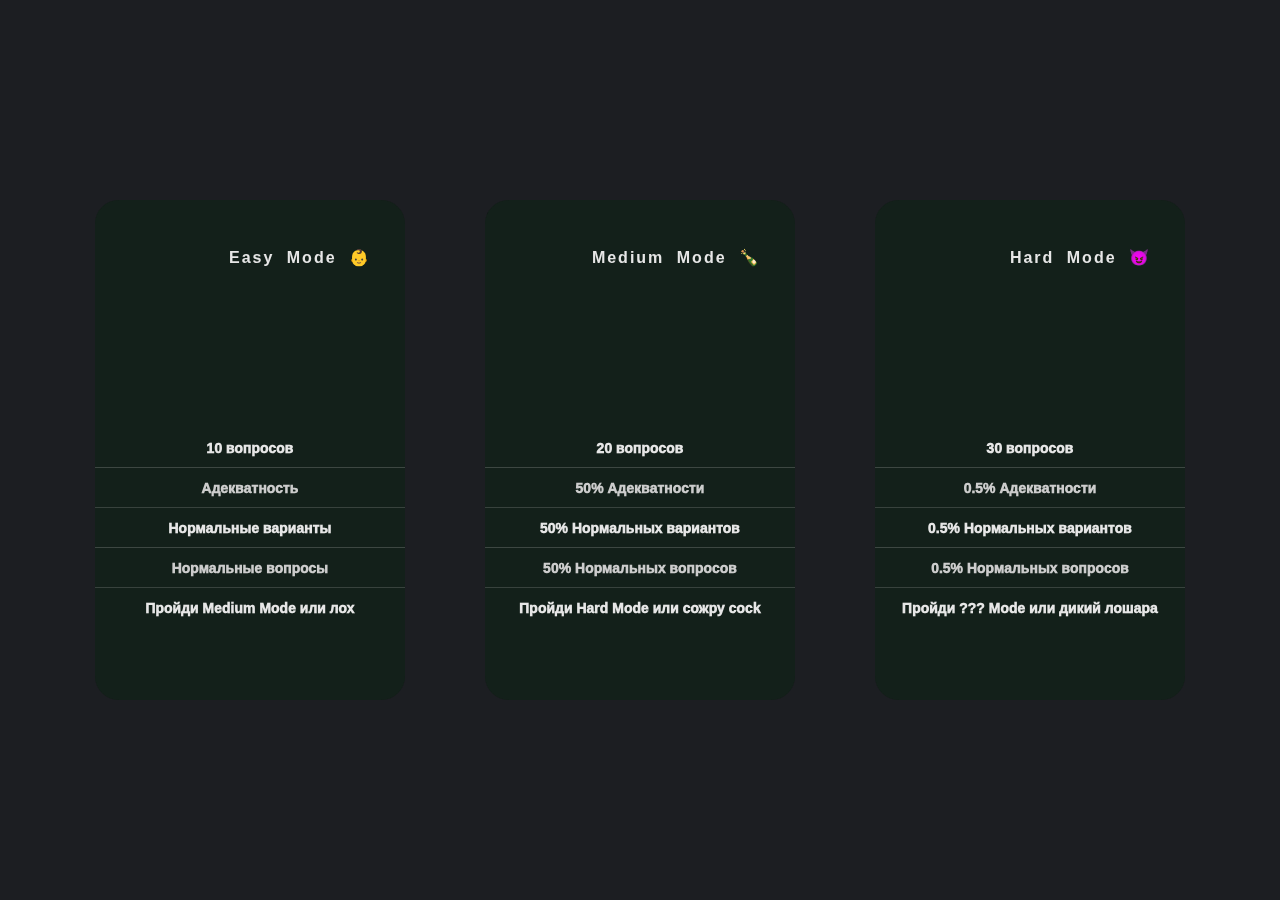
==== index.html @ 9ed2db3d "Add files via upload" ====
<!DOCTYPE html>
<html lang="ru">

<head>
    <meta charset="utf-8">
    <meta name="viewport" content="width=device-width, initial-scale=1, shrink-to-fit=no">
    <link rel="stylesheet" href="index.css">
    <link rel="stylesheet" href="https://use.fontawesome.com/releases/v5.6.1/css/all.css">
    <title>Адская Дрочильная</title>
    <link rel="icon" href="logo.svg">
</head>

</html>

<body>

    <div class="flip-card-container">
        <div class="flip-card">

            <div class="card-front">
                <figure>
                    <div class="img-bg"></div>
                    <img src="1.gif" alt="Easy Mode Front">
                </figure>

                <figcaption>Easy Mode 👶</figcaption>

                <ul>
                    <li>10 вопросов</li>
                    <li>Адекватность</li>
                    <li>Нормальные варианты</li>
                    <li>Нормальные вопросы</li>
                    <li>Пройди Medium Mode или лох</li>
                </ul>
            </div>

            <div class="card-back">
                <figure>
                    <div class="img-bg"></div>
                    <img src="1.gif" alt="Easy Mode Back">
                </figure>

                <a href="easy/psychokids.html"><button>Lesss go</button></a>
            </div>

        </div>
    </div>

    <div class="flip-card-container">
        <div class="flip-card">

            <div class="card-front">
                <figure>
                    <div class="img-bg"></div>
                    <img src="https://thumbs.gfycat.com/ShrillGrotesqueBeetle-max-1mb.gif" alt="Medium Mode Front">
                </figure>

                <figcaption>Medium Mode 🍾</figcaption>

                <ul>
                    <li>20 вопросов</li>
                    <li>50% Адекватности</li>
                    <li>50% Нормальных вариантов</li>
                    <li>50% Нормальных вопросов</li>
                    <li>Пройди Hard Mode или сожру cock</li>
                </ul>
            </div>

            <div class="card-back">
                <figure>
                    <div class="img-bg"></div>
                    <img src="https://thumbs.gfycat.com/ShrillGrotesqueBeetle-max-1mb.gif" alt="Medium Mode Back">
                </figure>

                <a href="medium/ya_pudge.html"><button>Lesss go</button></a>
            </div>

        </div>
    </div>

    <div class="flip-card-container">
        <div class="flip-card">

            <div class="card-front">
                <figure>
                    <div class="img-bg"></div>
                    <img src="https://c.tenor.com/61QvB8lvs3sAAAAd/devil-man-crybaby-demon.gif" alt="Hard Mode Front">
                </figure>

                <figcaption>Hard Mode 😈</figcaption>

                <ul>
                    <li>30 вопросов</li>
                    <li>0.5% Адекватности</li>
                    <li>0.5% Нормальных вариантов</li>
                    <li>0.5% Нормальных вопросов</li>
                    <li>Пройди ??? Mode или дикий лошара</li>
                </ul>
            </div>

            <div class="card-back">
                <figure>
                    <div class="img-bg"></div>
                    <img src="https://c.tenor.com/61QvB8lvs3sAAAAd/devil-man-crybaby-demon.gif" alt="Hard Mode Back">
                </figure>

                <a href="hard/meepo_ne_geroi.html"><button>Lesss go</button></a>
            </div>

        </div>
    </div>

    <!--
    <div class="flip-card-container">
        <div class="flip-card">
            <div class="card-front">
                <figure>
                    <div class="img-bg"></div>
                    <img src="https://encrypted-tbn0.gstatic.com/images?q=tbn:ANd9GcSmviDKFD7d63VQ3ruYV5Q_b7grnbFgTOkVnQ&usqp=CAU" alt="??? Mode Front">
                </figure>

                <figcaption>??? Mode ヾ(⌐■_■)ノ♪</figcaption>

                <ul>
                    <li>???</li>
                    <li>???</li>
                    <li>???</li>
                    <li>???</li>
                    <li>???</li>
                </ul>
            </div>

            <div class="card-back">
                <figure>
                    <div class="img-bg"></div>
                    <img src="https://encrypted-tbn0.gstatic.com/images?q=tbn:ANd9GcSmviDKFD7d63VQ3ruYV5Q_b7grnbFgTOkVnQ&usqp=CAU" alt="??? Mode Back">
                </figure>

                <a href="#"><button>???</button></a>
            </div>

        </div>
    </div>
    -->

</body>
---- index.css ----
@import url('https://fonts.googleapis.com/css2?family=Work+Sans:wght@200&display=swap');

*,
*::after,
*::before {
    margin: 0;
    padding: 0;
    box-sizing: border-box;
}

body {
    min-height: 100vh;
    padding: 40px;
    display: flex;
    flex-wrap: wrap;
    justify-content: center;
    align-items: center;
    background: hsl(220, 10%, 12%);
    font-family: 'Rubik', sans-serif;
}

.flip-card-container {
    width: 310px;
    height: 500px;
    margin: 40px;
    perspective: 1000px;
}

.flip-card {
    width: inherit;
    height: inherit;
    position: relative;
    transform-style: preserve-3d;
    transition: .6s .1s;
}

.flip-card-container:hover .flip-card,
.flip-card-container:focus-within .flip-card {
    transform: rotateY(180deg);
}

.card-front,
.card-back {
    width: 100%;
    height: 100%;
    border-radius: 24px;
    background: hsl(150, 25%, 10%);
    position: absolute;
    top: 0;
    left: 0;
    overflow: hidden;
    backface-visibility: hidden;
    display: flex;
    justify-content: center;
    align-items: center;
}

.card-front {
    transform: rotateY(0deg);
    z-index: 2;
}

.card-back {
    transform: rotateY(180deg);
    z-index: 1;
}

figure {
    z-index: -1;
}

figure,
.img-bg {
    position: absolute;
    top: 0;
    left: -50%;
    width: 100%;
    height: 100%;
}

img {
    height: 100%;
    border-radius: 24px;
}

figcaption {
    display: block;
    width: auto;
    margin-top: 12%;
    padding: 8px 22px;
    font-weight: bold;
    line-height: 1.6;
    letter-spacing: 2px;
    word-spacing: 6px;
    text-align: right;
    position: absolute;
    top: 0;
    right: 12px;
    color: hsl(0, 0%, 90%);
    background: hsla(150, 25%, 10%, .5);
}

.img-bg {
    background: hsla(150, 25%, 10%, .5) center;
}

.card-front .img-bg {
    clip-path: polygon(0 20%, 100% 40%, 100% 100%, 0 100%);
}

.card-front .img-bg::before {
    content: "";
    position: absolute;
    top: 34%;
    left: 50%;
    transform: translate(-50%, -50%) rotate(18deg);
    width: 100%;
    height: 6px;
    border: 1px solid white;
    border-left-color: transparent;
    border-right-color: transparent;
    transition: .1s;
}

.card-back .img-bg {
    clip-path: polygon(0 0, 100% 0, 100% 80%, 0 60%);
}


.flip-card-container:hover .card-front .img-bg::before {
    width: 6px;
    border-left-color: white;
    border-right-color: white;
}


ul {
    padding-top: 50%;
    margin: 0 auto;
    width: 100%;
    height: 100%;
    list-style: none;
    color: hsl(0, 0%, 90%);
    display: flex;
    justify-content: center;
    align-items: center;
    flex-direction: column;
    font-weight: 1000;
    background: hsla(150, 25%, 10%, .5);
}

li {
    width: 100%;
    margin-top: 12px;
    padding-bottom: 12px;
    font-size: 14px;
    text-align: center;
    position: relative;
    font-weight: 1000;
}

li:nth-child(2n) {
    color: hsl(0, 0%, 80%);
}

li:not(:last-child)::after {
    content: "";
    position: absolute;
    bottom: 0;
    left: 0;
    width: 100%;
    height: 1px;
    background: currentColor;
    opacity: .2;
}

button {
    font-family: 'Rubik', sans-serif;
    font-weight: bold;
    color: hsl(0, 0%, 90%);
    letter-spacing: 2px;
    padding: 9px 20px;
    border: 1px solid hsl(0, 0%, 50%);
    border-radius: 1000px;
    background: black;
    transition: .3s;
    cursor: pointer;
}

.design {
    display: block;
    background: hsl(0, 0%, 50%);
    position: absolute;
    opacity: .5;
    transition: .3s;
}
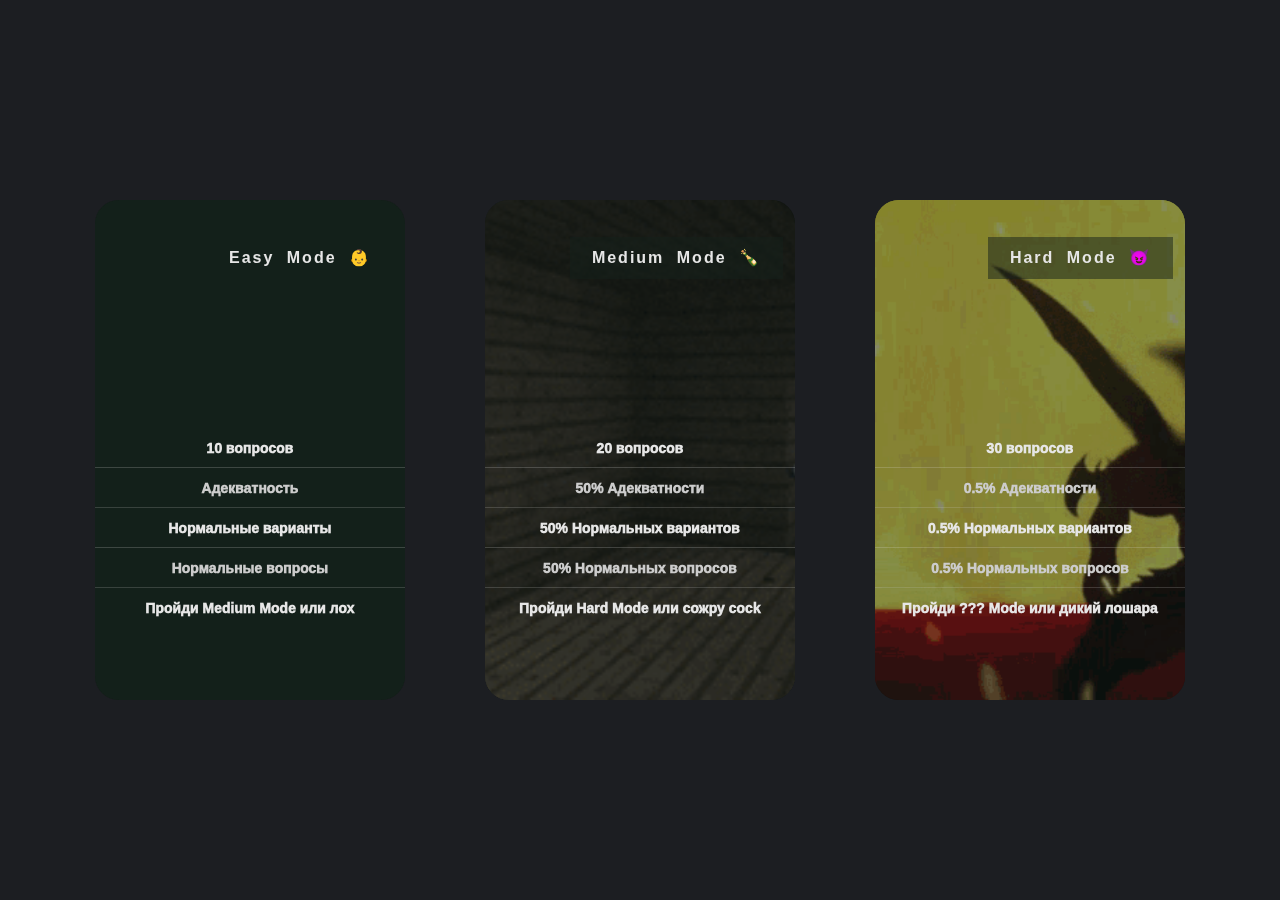
==== commit 6a78d4bc: "Add files via upload" ====
--- a/index.html
+++ b/index.html
@@ -4,10 +4,10 @@
 <head>
     <meta charset="utf-8">
     <meta name="viewport" content="width=device-width, initial-scale=1, shrink-to-fit=no">
-    <link rel="stylesheet" href="index.css">
+    <link rel="stylesheet" href="css/index.css">
     <link rel="stylesheet" href="https://use.fontawesome.com/releases/v5.6.1/css/all.css">
     <title>Адская Дрочильная</title>
-    <link rel="icon" href="logo.svg">
+    <link rel="icon" href="main__img/logo.svg">
 </head>
 
 </html>
@@ -20,7 +20,7 @@
             <div class="card-front">
                 <figure>
                     <div class="img-bg"></div>
-                    <img src="1.gif" alt="Easy Mode Front">
+                    <img src="main__img/Easy.gif" alt="Easy Mode Front">
                 </figure>
 
                 <figcaption>Easy Mode 👶</figcaption>
@@ -37,7 +37,7 @@
             <div class="card-back">
                 <figure>
                     <div class="img-bg"></div>
-                    <img src="1.gif" alt="Easy Mode Back">
+                    <img src="main__img/Easy.gif" alt="Easy Mode Back">
                 </figure>
 
                 <a href="easy/psychokids.html"><button>Lesss go</button></a>
@@ -52,7 +52,7 @@
             <div class="card-front">
                 <figure>
                     <div class="img-bg"></div>
-                    <img src="https://thumbs.gfycat.com/ShrillGrotesqueBeetle-max-1mb.gif" alt="Medium Mode Front">
+                    <img src="main__img/Medium.gif" alt="Medium Mode Front">
                 </figure>
 
                 <figcaption>Medium Mode 🍾</figcaption>
@@ -69,7 +69,7 @@
             <div class="card-back">
                 <figure>
                     <div class="img-bg"></div>
-                    <img src="https://thumbs.gfycat.com/ShrillGrotesqueBeetle-max-1mb.gif" alt="Medium Mode Back">
+                    <img src="main__img/Medium.gif" alt="Medium Mode Back">
                 </figure>
 
                 <a href="medium/ya_pudge.html"><button>Lesss go</button></a>
@@ -84,7 +84,7 @@
             <div class="card-front">
                 <figure>
                     <div class="img-bg"></div>
-                    <img src="https://c.tenor.com/61QvB8lvs3sAAAAd/devil-man-crybaby-demon.gif" alt="Hard Mode Front">
+                    <img src="main__img/Hard.gif" alt="Hard Mode Front">
                 </figure>
 
                 <figcaption>Hard Mode 😈</figcaption>
@@ -101,7 +101,7 @@
             <div class="card-back">
                 <figure>
                     <div class="img-bg"></div>
-                    <img src="https://c.tenor.com/61QvB8lvs3sAAAAd/devil-man-crybaby-demon.gif" alt="Hard Mode Back">
+                    <img src="main__img/Hard.gif" alt="Hard Mode Back">
                 </figure>
 
                 <a href="hard/meepo_ne_geroi.html"><button>Lesss go</button></a>
--- a/css/index.css
+++ b/css/index.css
@@ -0,0 +1,196 @@
+@import url('https://fonts.googleapis.com/css2?family=Work+Sans:wght@200&display=swap');
+
+*,
+*::after,
+*::before {
+    margin: 0;
+    padding: 0;
+    box-sizing: border-box;
+}
+
+body {
+    min-height: 100vh;
+    padding: 40px;
+    display: flex;
+    flex-wrap: wrap;
+    justify-content: center;
+    align-items: center;
+    background: hsl(220, 10%, 12%);
+    font-family: 'Rubik', sans-serif;
+}
+
+.flip-card-container {
+    width: 310px;
+    height: 500px;
+    margin: 40px;
+    perspective: 1000px;
+}
+
+.flip-card {
+    width: inherit;
+    height: inherit;
+    position: relative;
+    transform-style: preserve-3d;
+    transition: .6s .1s;
+}
+
+.flip-card-container:hover .flip-card,
+.flip-card-container:focus-within .flip-card {
+    transform: rotateY(180deg);
+}
+
+.card-front,
+.card-back {
+    width: 100%;
+    height: 100%;
+    border-radius: 24px;
+    background: hsl(150, 25%, 10%);
+    position: absolute;
+    top: 0;
+    left: 0;
+    overflow: hidden;
+    backface-visibility: hidden;
+    display: flex;
+    justify-content: center;
+    align-items: center;
+}
+
+.card-front {
+    transform: rotateY(0deg);
+    z-index: 2;
+}
+
+.card-back {
+    transform: rotateY(180deg);
+    z-index: 1;
+}
+
+figure {
+    z-index: -1;
+}
+
+figure,
+.img-bg {
+    position: absolute;
+    top: 0;
+    left: -50%;
+    width: 100%;
+    height: 100%;
+}
+
+img {
+    height: 100%;
+    border-radius: 24px;
+}
+
+figcaption {
+    display: block;
+    width: auto;
+    margin-top: 12%;
+    padding: 8px 22px;
+    font-weight: bold;
+    line-height: 1.6;
+    letter-spacing: 2px;
+    word-spacing: 6px;
+    text-align: right;
+    position: absolute;
+    top: 0;
+    right: 12px;
+    color: hsl(0, 0%, 90%);
+    background: hsla(150, 25%, 10%, .5);
+}
+
+.img-bg {
+    background: hsla(150, 25%, 10%, .5) center;
+}
+
+.card-front .img-bg {
+    clip-path: polygon(0 20%, 100% 40%, 100% 100%, 0 100%);
+}
+
+.card-front .img-bg::before {
+    content: "";
+    position: absolute;
+    top: 34%;
+    left: 50%;
+    transform: translate(-50%, -50%) rotate(18deg);
+    width: 100%;
+    height: 6px;
+    border: 1px solid white;
+    border-left-color: transparent;
+    border-right-color: transparent;
+    transition: .1s;
+}
+
+.card-back .img-bg {
+    clip-path: polygon(0 0, 100% 0, 100% 80%, 0 60%);
+}
+
+
+.flip-card-container:hover .card-front .img-bg::before {
+    width: 6px;
+    border-left-color: white;
+    border-right-color: white;
+}
+
+
+ul {
+    padding-top: 50%;
+    margin: 0 auto;
+    width: 100%;
+    height: 100%;
+    list-style: none;
+    color: hsl(0, 0%, 90%);
+    display: flex;
+    justify-content: center;
+    align-items: center;
+    flex-direction: column;
+    font-weight: 1000;
+    background: hsla(150, 25%, 10%, .5);
+}
+
+li {
+    width: 100%;
+    margin-top: 12px;
+    padding-bottom: 12px;
+    font-size: 14px;
+    text-align: center;
+    position: relative;
+    font-weight: 1000;
+}
+
+li:nth-child(2n) {
+    color: hsl(0, 0%, 80%);
+}
+
+li:not(:last-child)::after {
+    content: "";
+    position: absolute;
+    bottom: 0;
+    left: 0;
+    width: 100%;
+    height: 1px;
+    background: currentColor;
+    opacity: .2;
+}
+
+button {
+    font-family: 'Rubik', sans-serif;
+    font-weight: bold;
+    color: hsl(0, 0%, 90%);
+    letter-spacing: 2px;
+    padding: 9px 20px;
+    border: 1px solid hsl(0, 0%, 50%);
+    border-radius: 1000px;
+    background: black;
+    transition: .3s;
+    cursor: pointer;
+}
+
+.design {
+    display: block;
+    background: hsl(0, 0%, 50%);
+    position: absolute;
+    opacity: .5;
+    transition: .3s;
+}
